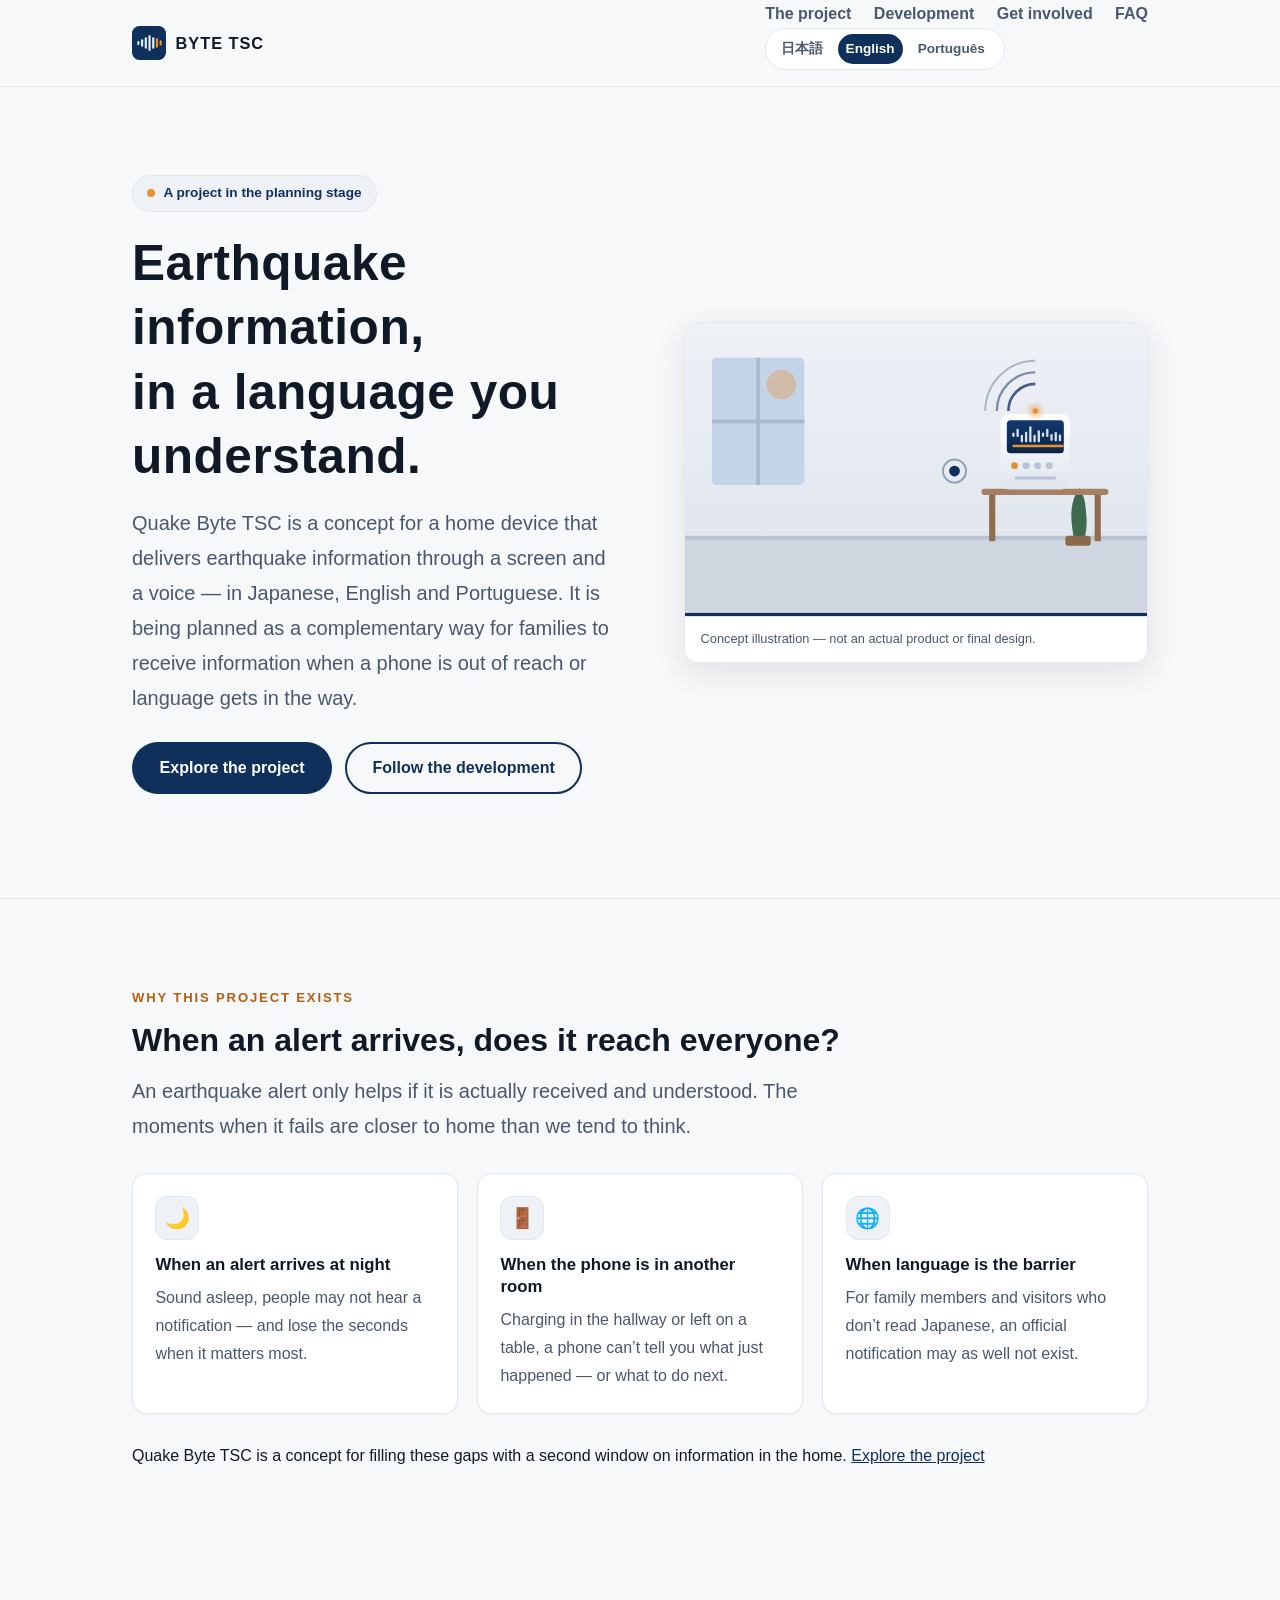
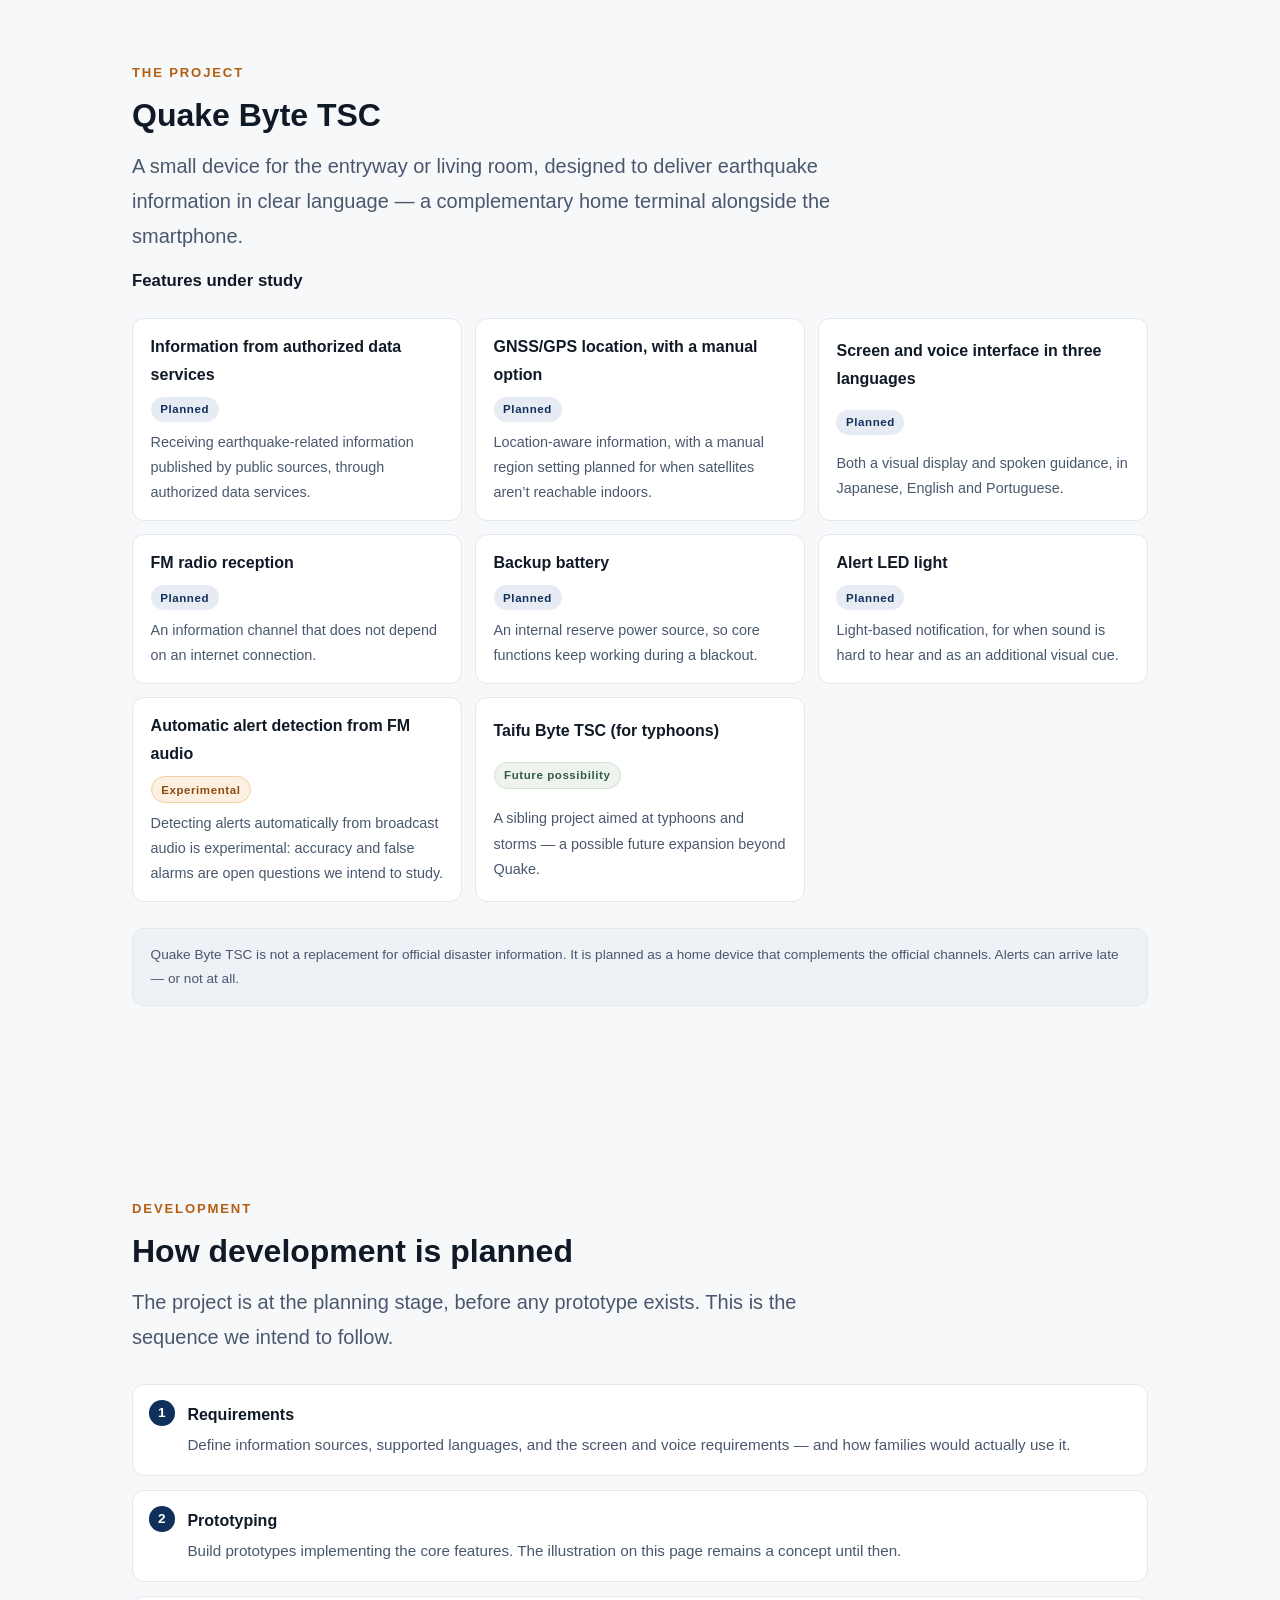
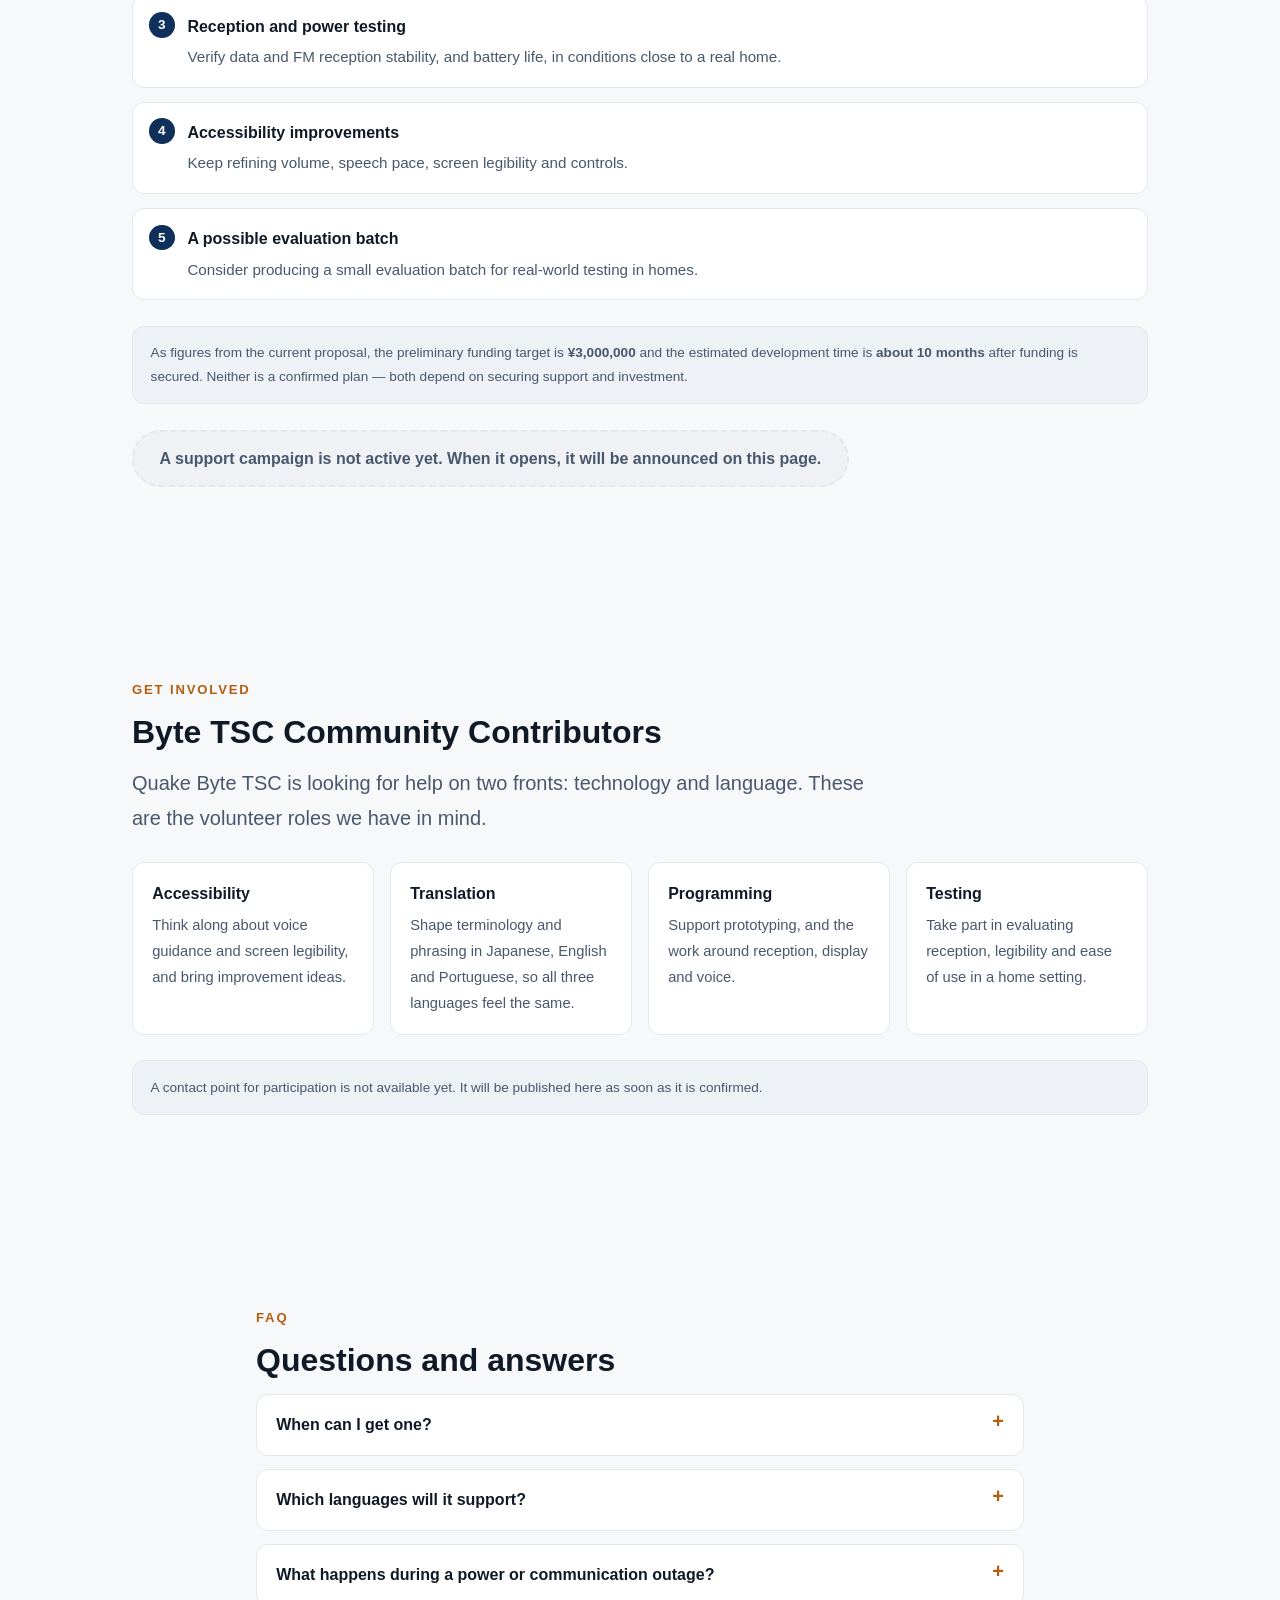
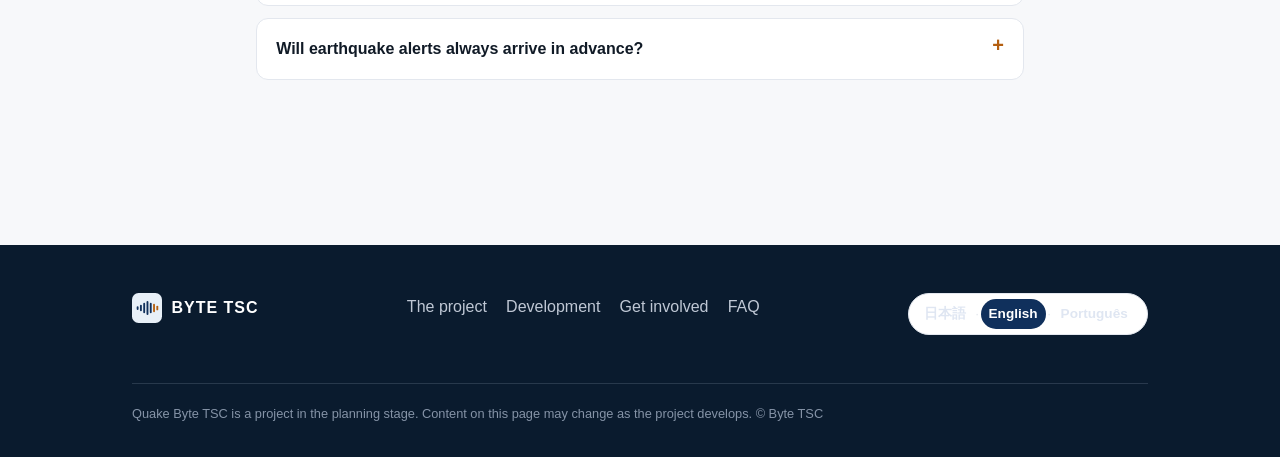
==== index.html @ 593bc24e "feat: add multilingual Byte TSC institutional landing page" ====
<!DOCTYPE html>
<html lang="ja" data-root-page="true" data-alt-ja="/" data-alt-en="/en/" data-alt-pt="/pt/">
<head>
  <meta charset="utf-8">
  <meta name="viewport" content="width=device-width, initial-scale=1">

  <title>Quake Byte TSC — 地震の情報を、わかる言葉で。 | Byte TSC</title>
  <!-- DEPLOY-METADATA: generated only after confirmed deployment URL -->
  <meta name="description" content="Quake Byte TSC は、地震の情報を画面と音声で伝える家庭向け端末の構想です。日本語・英語・ポルトガル語に対応し、家族みんなに情報を届ける補完的な手段を目指します。">


  <link rel="alternate" hreflang="ja" href="/">
  <link rel="alternate" hreflang="en" href="/en/">
  <link rel="alternate" hreflang="pt" href="/pt/">
  <link rel="alternate" hreflang="x-default" href="/">

  <meta property="og:type" content="website">
  <meta property="og:site_name" content="Byte TSC">
  <meta property="og:title" content="Quake Byte TSC — 地震の情報を、わかる言葉で。">
  <meta property="og:description" content="地震の情報を画面と音声で伝える家庭向け端末の構想。日本語・英語・ポルトガル語に対応。Byte TSC の最初のプロジェクト。">
  <meta property="og:image:width" content="1200">
  <meta property="og:image:height" content="630">
  <meta property="og:image:alt" content="Quake Byte TSC の概念イメージ（デバイスのイラストとBYTE TSCのロゴ）">
  <meta property="og:locale" content="ja_JP">
  <meta property="og:locale:alternate" content="en_US">
  <meta property="og:locale:alternate" content="pt_BR">
  <meta name="twitter:card" content="summary_large_image">

  <meta name="theme-color" content="#10305c">
  <link rel="icon" href="/assets/favicon.svg" type="image/svg+xml">
  <link rel="icon" href="/assets/favicon-32.png" type="image/png" sizes="32x32">
  <link rel="icon" href="/assets/favicon-16.png" type="image/png" sizes="16x16">
  <link rel="apple-touch-icon" href="/assets/apple-touch-icon.png">
  <link rel="manifest" href="/site.webmanifest">

  <link rel="stylesheet" href="/assets/css/style.css">
  <script src="/assets/js/lang.js" defer></script>
</head>
<body>
  <a class="skip-link" href="#main">メインコンテンツへスキップ</a>

  <header class="site-header">
    <div class="wrap">
      <a class="brand" href="/" aria-label="Byte TSC ホーム">
        <img src="/assets/brand/symbol.svg" alt="" width="34" height="34">
        <span>BYTE TSC</span>
      </a>
      <button class="menu-toggle" type="button" aria-controls="site-nav" aria-expanded="false">メニュー</button>
      <nav class="site-nav" id="site-nav" aria-label="サイト内ナビゲーション">
        <ul>
          <li><a href="#project">プロジェクト</a></li>
          <li><a href="#development">開発</a></li>
          <li><a href="#participate">参加する</a></li>
          <li><a href="#faq">よくある質問</a></li>
        </ul>
        <p class="lang-switch" data-lang-switch aria-label="言語の選択">
          <a data-lang="ja" href="/">日本語</a>
          <span class="sep" aria-hidden="true">·</span>
          <a data-lang="en" href="/en/">English</a>
          <span class="sep" aria-hidden="true">·</span>
          <a data-lang="pt" href="/pt/">Português</a>
        </p>
      </nav>
    </div>
  </header>

  <main id="main">

    <section class="hero" aria-labelledby="hero-title">
      <div class="wrap hero-grid">
        <div>
          <p class="badge">構想段階のプロジェクト（計画中）</p>
          <h1 id="hero-title">地震の情報を、<br>わかる言葉で。</h1>
          <p class="lede">Quake Byte TSC（クエイク・バイト・ティー・エス・シー）は、地震に関する情報を画面と音声で伝える家庭向け端末の構想です。日本語・英語・ポルトガル語の3言語に対応し、スマートフォンが手元にないときや、言葉の壁があるときにも、家族全員に情報を届ける補完的な手段を目指しています。</p>
          <p class="btn-row">
            <a class="btn btn-primary" href="#project">プロジェクトを見る</a>
            <a class="btn btn-ghost" href="#development">開発の状況を見る</a>
          </p>
        </div>
        <figure class="hero-figure">
          <img src="/assets/img/hero-device.svg"
               alt="Quake Byte TSC の家庭内での利用イメージ。棚の上に置かれた小さな端末が画面と音声で地震の情報を伝える様子（構想段階のイラスト）。"
               width="1200" height="760" fetchpriority="high">
          <figcaption>概念イラストです。実際の製品・仕様ではありません。</figcaption>
        </figure>
      </div>
    </section>

    <section class="section" id="situations" aria-labelledby="situations-title">
      <div class="wrap">
        <div class="section-head">
          <p class="eyebrow">なぜ、この構想があるのか</p>
          <h2 id="situations-title">もしもの夜に、情報は届いていますか？</h2>
          <p class="lede">緊急地震速報は、受け取ってこそ役に立ちます。でも、受け取れない場面は、思っているよりずっと身近にあります。</p>
        </div>
        <div class="card-grid">
          <div class="card">
            <div class="card-icon" aria-hidden="true">🌙</div>
            <h3>深夜、速報が鳴ったとき</h3>
            <p>寝ている時間に音声が聞こえず、何が起き、何をすべきか、その場で判断できないことがあります。</p>
          </div>
          <div class="card">
            <div class="card-icon" aria-hidden="true">🚪</div>
            <h3>スマートフォンが別の部屋にあるとき</h3>
            <p>充電中や別室に置いたままでは、通知に気づいても、その場ですぐ確認できません。</p>
          </div>
          <div class="card">
            <div class="card-icon" aria-hidden="true">🌐</div>
            <h3>言葉の壁があるとき</h3>
            <p>外国出身の家族や来客にとって、日本語の通知は読み取りにくく、大切な情報が届かないことがあります。</p>
          </div>
        </div>
        <p style="margin-top:1.8rem">
          Quake Byte TSC は、こうしたすき間を埋める、家庭にもう一台の「情報の窓」をつくる構想です。
          <a href="#project">プロジェクトを見る</a>
        </p>
      </div>
    </section>

    <section class="section" id="project" aria-labelledby="project-title">
      <div class="wrap">
        <div class="section-head">
          <p class="eyebrow">プロジェクト紹介</p>
          <h2 id="project-title">Quake Byte TSC</h2>
          <p class="lede">玄関やリビングに置ける小さな端末が、地震の情報をわかりやすい言葉で伝えます。スマートフォンと並んで存在する、家庭向けの補完的な情報端末の構想です。</p>
        </div>

        <h3>検討している機能</h3>
        <ul class="feature-list">
          <li>
            <span class="fl-label">公的なデータ配信サービスからの情報受信</span>
            <span class="tag tag-plan">計画中</span>
            <span class="fl-desc">行政などが公開する地震関連の情報を、許可されたサービス経由で受信することを計画しています。</span>
          </li>
          <li>
            <span class="fl-label">GNSS/GPS による位置情報（手動設定にも対応予定）</span>
            <span class="tag tag-plan">計画中</span>
            <span class="fl-desc">位置に応じた情報の表示を計画しています。屋内で電波が届かない場合に備え、手動での地域設定も検討しています。</span>
          </li>
          <li>
            <span class="fl-label">画面と音声のインターフェース（日本語・英語・ポルトガル語）</span>
            <span class="tag tag-plan">計画中</span>
            <span class="fl-desc">目で見る表示と、耳で聞く音声案内の両方を、3言語で提供することを計画しています。</span>
          </li>
          <li>
            <span class="fl-label">FMラジオの受信</span>
            <span class="tag tag-plan">計画中</span>
            <span class="fl-desc">インターネット回線に依存しない情報の入り口として、FM放送の受信を計画しています。</span>
          </li>
          <li>
            <span class="fl-label">予備バッテリー</span>
            <span class="tag tag-plan">計画中</span>
            <span class="fl-desc">停電時にも基本の機能が動くよう、内蔵の予備電源を計画しています。</span>
          </li>
          <li>
            <span class="fl-label">警報用LEDライト</span>
            <span class="tag tag-plan">計画中</span>
            <span class="fl-desc">音が聞こえにくい状況や、視覚への訴えかけとして、光による通知を計画しています。</span>
          </li>
          <li>
            <span class="fl-label">FMの音声からの自動的な警報検出</span>
            <span class="tag tag-exp">実験的な検討</span>
            <span class="fl-desc">放送音声から警報を自動検出する仕組みは、実験的な位置づけで、精度と誤作動の課題を検証中です。</span>
          </li>
          <li>
            <span class="fl-label">Taifu Byte TSC（台風向け）</span>
            <span class="tag tag-future">将来の可能性</span>
            <span class="fl-desc">台風・暴風雨に向けた兄弟プロジェクトは、Quake の先にある将来の可能性として構想しています。</span>
          </li>
        </ul>

        <p class="footnote"> Quake Byte TSC は、公式の防災情報を置き換えるものではなく、公式チャンネルを補完する家庭向けの道具として構想されています。警報は状況によって遅れたり、届かなかったりすることがあります。</p>
      </div>
    </section>

    <section class="section" id="development" aria-labelledby="development-title">
      <div class="wrap">
        <div class="section-head">
          <p class="eyebrow">開発</p>
          <h2 id="development-title">開発の進め方（構想）</h2>
          <p class="lede">プロジェクトは現在、要件の整理から始まる準備段階にあります。進め方として、次の流れを想定しています。</p>
        </div>

        <ol class="steps">
          <li>
            <strong>要件の確定</strong>
            <p>情報源、対応言語、表示と音声の要件を整理し、家庭での使われ方を定義します。</p>
          </li>
          <li>
            <strong>試作（プロトタイプ）</strong>
            <p>主要な機能を実装した試作機を製作します。このページのイメージは、この時点でも概念イラストです。</p>
          </li>
          <li>
            <strong>受信と電源の評価試験</strong>
            <p>データ受信とFM受信の安定性、バッテリー持続時間を家庭環境に近い条件で検証します。</p>
          </li>
          <li>
            <strong>アクセシビリティの改善</strong>
            <p>音量、音声の速さ、画面の見やすさ、操作方法を、継続的に改善します。</p>
          </li>
          <li>
            <strong>評価用ロットの検討</strong>
            <p>家庭での実際の評価に向けて、小規模な評価用ロットの製造を検討します。</p>
          </li>
        </ol>

        <p class="footnote">
          提案段階の数値として、初期の資金目標は <strong>¥3,000,000</strong>（予備的な目安）、調達後の開発期間は <strong>約10ヶ月</strong> と見積もっています。
          いずれも確定した計画ではなく、実施には支援や出資が必要です。
        </p>

        <!-- TODO(公開前確認): 支援キャンペーンが開始し、URLが確定したら、下の注記を公式支援ページへのボタンに置き換えてください。
             例: <a class="btn btn-primary" href="https://…">プロジェクトを支援する</a>
        -->
        <p style="margin-top:1.6rem">
          <span class="btn-disabled-note">支援キャンペーンは現在準備中です。開始が決まり次第、このページでお知らせします。</span>
        </p>
      </div>
    </section>

    <section class="section" id="participate" aria-labelledby="participate-title">
      <div class="wrap">
        <div class="section-head">
          <p class="eyebrow">参加する</p>
          <h2 id="participate-title">Byte TSC Community Contributors</h2>
          <p class="lede">Quake Byte TSC は、技術と言葉の両面で、コミュニティの力を求めています。次の形態で、ボランティアとして参加できます。</p>
        </div>

        <div class="roles">
          <div class="role">
            <strong>アクセシビリティ</strong>
            <p>音声案内の分かりやすさや、画面の見やすさを一緒に考え、改善案を持ち寄ります。</p>
          </div>
          <div class="role">
            <strong>翻訳</strong>
            <p>日本語・英語・ポルトガル語の用語や表現を整え、3言語で同じ体験を届えます。</p>
          </div>
          <div class="role">
            <strong>プログラミング</strong>
            <p>試作に向けた実装や、受信・表示・音声まわりの検証を支えます。</p>
          </div>
          <div class="role">
            <strong>テスト</strong>
            <p>家庭での受信、視認性、操作しやすさの評価に参加します。</p>
          </div>
        </div>

        <!-- TODO(公開前確認): 参加登録・問い合わせ先（フォームやメール）が決まったら、下の注記を実際のリンクに置き換えてください。
             例: <a class="btn btn-primary" href="https://…">参加登録へ</a>
        -->
        <p class="footnote">参加方法についてのお問い合わせ先は、現在準備中です。正式な窓口が決まり次第、このページに掲載します。</p>
      </div>
    </section>

    <section class="section" id="faq" aria-labelledby="faq-title">
      <div class="wrap faq">
        <div class="section-head">
          <p class="eyebrow">よくある質問</p>
          <h2 id="faq-title">質問と答え</h2>
        </div>

        <details>
          <summary>いつ入手できますか？</summary>
          <div class="faq-body">
            <p>Quake Byte TSC は構想段階のプロジェクトで、現時点で販売の予定日はありません。進め方の流れは「<a href="#development">開発</a>」セクションで順次公開します。</p>
          </div>
        </details>

        <details>
          <summary>どの言語に対応しますか？</summary>
          <div class="faq-body">
            <p>日本語・英語・ポルトガル語（ブラジル）の3言語を、画面と音声の両方で計画しています。今後の対応言語の追加も、可能性として検討します。</p>
          </div>
        </details>

        <details>
          <summary>停電や通信障害が起きたときは、どうなりますか？</summary>
          <div class="faq-body">
            <p>予備バッテリーとFMラジオの受信を計画しているため、一部の機能は電源やインターネット通信が失われた状況でも動作することを目指しています。ただし、受信できる情報の種類や範囲は、状況によって制限されます。</p>
          </div>
        </details>

        <details>
          <summary>緊急地震速報は、必ず事前に届きますか？</summary>
          <div class="faq-body">
            <p>いいえ。警報は配信の状況によっては遅れたり、届かなかったりします。Quake Byte TSC は、行政や気象機関などの公式な情報を置き換えるものではなく、公式チャンネルを補完する家庭向けの道具として構想されています。避難や行動の判断は、必ず公式の情報を確認してください。</p>
          </div>
        </details>
      </div>
    </section>

  </main>

  <footer class="site-footer">
    <div class="wrap">
      <p class="footer-brand">
        <img src="/assets/brand/symbol-dark.svg" alt="" width="30" height="30">
        <span>BYTE TSC</span>
      </p>
      <ul class="footer-nav" aria-label="フッターナビゲーション">
        <li><a href="#project">プロジェクト</a></li>
        <li><a href="#development">開発</a></li>
        <li><a href="#participate">参加する</a></li>
        <li><a href="#faq">よくある質問</a></li>
      </ul>
      <p class="lang-switch" data-lang-switch aria-label="言語の選択">
        <a data-lang="ja" href="/">日本語</a>
        <span class="sep" aria-hidden="true">·</span>
        <a data-lang="en" href="/en/">English</a>
        <span class="sep" aria-hidden="true">·</span>
        <a data-lang="pt" href="/pt/">Português</a>
      </p>
      <div class="footer-legal">
        <p>Quake Byte TSC は構想段階のプロジェクトです。本ページの内容は今後変更される場合があります。&copy; Byte TSC</p>
      </div>
    </div>
  </footer>
</body>
</html>
---- assets/css/style.css ----
/* ============================================================
   Byte TSC — Quake Byte TSC landing page
   Static site. No build step required for the page itself;
   raster assets are regenerated with scripts/make_raster_assets.py
   ============================================================ */

:root {
  --navy: #10305c;
  --navy-deep: #0a1b2e;
  --navy-soft: #12386e;
  --ink: #101a26;
  --muted: #49586d;
  --paper: #f7f8fa;
  --line: #e3e7ee;
  --card: #ffffff;
  --amber: #e8912d;
  --amber-deep: #b45f10; /* accessible on light bg */
  --focus: #b45f10;
  --radius: 14px;
  --shadow: 0 10px 30px rgba(16, 26, 38, 0.1);
  --font-jp: "Hiragino Sans", "Hiragino Kaku Gothic ProN", "Yu Gothic UI", "Yu Gothic", "Meiryo", "Noto Sans JP", sans-serif;
  --font-latin: "Helvetica Neue", Arial, "Segoe UI", sans-serif;
  --wrap: 1080px;
}

* { box-sizing: border-box; }

html { -webkit-text-size-adjust: 100%; }

body {
  margin: 0;
  font-family: var(--font-jp);
  color: var(--ink);
  background: var(--paper);
  line-height: 1.75;
  font-size: 16px;
  overflow-x: hidden;
}

img { max-width: 100%; height: auto; display: block; }
a { color: var(--navy); }
a:hover { color: var(--navy-soft); }

/* ---------- accessibility ---------- */

:focus-visible {
  outline: 3px solid var(--focus);
  outline-offset: 2px;
  border-radius: 4px;
}

.skip-link {
  position: absolute;
  left: -10000px;
  top: 0;
  z-index: 100;
  background: var(--navy);
  color: #fff;
  padding: 0.7rem 1.2rem;
  border-radius: 0 0 var(--radius) 0;
}
.skip-link:focus { left: 0; }

.visually-hidden {
  position: absolute;
  width: 1px; height: 1px;
  margin: -1px; padding: 0;
  overflow: hidden;
  clip: rect(0 0 0 0);
  white-space: nowrap;
  border: 0;
}

@media (prefers-reduced-motion: reduce) {
  *, *::before, *::after {
    animation-duration: 0.01ms !important;
    animation-iteration-count: 1 !important;
    transition-duration: 0.01ms !important;
    scroll-behavior: auto !important;
  }
}

/* ---------- layout helpers ---------- */

.wrap {
  max-width: var(--wrap);
  margin-inline: auto;
  padding-inline: clamp(1rem, 4vw, 2rem);
}

.section { padding-block: clamp(3rem, 7vw, 5.5rem); }

.section-head { max-width: 46rem; }

.eyebrow {
  font-size: 0.82rem;
  font-weight: 700;
  letter-spacing: 0.14em;
  text-transform: uppercase;
  color: var(--amber-deep);
  margin: 0 0 0.6rem;
}

h1, h2, h3 { line-height: 1.3; color: var(--ink); font-weight: 700; }
h2 { font-size: clamp(1.45rem, 3vw, 2rem); margin: 0 0 0.8rem; }
h3 { font-size: 1.05rem; margin: 0 0 0.5rem; }

p { margin: 0 0 1rem; }
.lede { font-size: clamp(1.05rem, 2vw, 1.25rem); color: var(--muted); }

code { font-family: ui-monospace, "SF Mono", Menlo, Consolas, monospace; font-size: 0.9em; }

/* ---------- buttons & CTAs ---------- */

.btn {
  display: inline-block;
  padding: 0.8rem 1.6rem;
  border-radius: 999px;
  font-weight: 700;
  text-decoration: none;
  border: 2px solid transparent;
  cursor: pointer;
  font-size: 1rem;
  line-height: 1.4;
  font-family: inherit;
}
.btn-primary {
  background: var(--navy);
  color: #fff;
}
.btn-primary:hover { background: var(--navy-soft); color: #fff; }
.btn-ghost {
  background: transparent;
  color: var(--navy);
  border-color: var(--navy);
}
.btn-ghost:hover { background: rgba(16, 48, 92, 0.08); }
.btn-row { display: flex; flex-wrap: wrap; gap: 0.8rem; margin-top: 1.6rem; }

.btn-disabled-note {
  display: inline-block;
  padding: 0.8rem 1.6rem;
  border-radius: 999px;
  border: 2px dashed var(--line);
  color: var(--muted);
  background: rgba(227, 231, 238, 0.4);
  font-weight: 600;
}

/* ---------- header ---------- */

.site-header {
  position: sticky;
  top: 0;
  z-index: 50;
  background: rgba(247, 248, 250, 0.92);
  backdrop-filter: saturate(1.2) blur(8px);
  border-bottom: 1px solid var(--line);
}
.site-header .wrap {
  display: flex;
  align-items: center;
  gap: 1.25rem;
  min-height: 64px;
}

.brand {
  display: inline-flex;
  align-items: center;
  gap: 0.6rem;
  text-decoration: none;
  color: var(--ink);
  font-weight: 800;
  letter-spacing: 0.06em;
  font-family: var(--font-latin);
  font-size: 1.02rem;
  white-space: nowrap;
}
.brand img { width: 34px; height: 34px; }
.brand:hover { color: var(--ink); }

.site-nav { margin-left: auto; }
.site-nav ul {
  display: flex;
  gap: 1.4rem;
  list-style: none;
  margin: 0;
  padding: 0;
}
.site-nav a {
  text-decoration: none;
  color: var(--muted);
  font-weight: 600;
  padding-block: 0.4rem;
}
.site-nav a:hover, .site-nav a:focus-visible { color: var(--navy); }

.menu-toggle {
  display: none;
  background: var(--navy);
  color: #fff;
  border: 0;
  border-radius: 10px;
  padding: 0.55rem 1rem;
  font: inherit;
  font-weight: 700;
  cursor: pointer;
  margin-left: auto;
}

/* language switcher */
.lang-switch {
  display: inline-flex;
  align-items: center;
  gap: 0.1rem;
  padding: 0.3rem 0.7rem 0.3rem 0.4rem;
  border: 1px solid var(--line);
  border-radius: 999px;
  background: #fff;
  font-family: var(--font-latin);
  font-size: 0.85rem;
}
.lang-switch a {
  text-decoration: none;
  color: var(--muted);
  padding: 0.2rem 0.5rem;
  border-radius: 999px;
  font-weight: 600;
}
.lang-switch a:hover { color: var(--navy); }
.lang-switch a[aria-current="true"] {
  background: var(--navy);
  color: #fff;
}
.lang-switch .sep { color: var(--line); user-select: none; }

/* ---------- hero ---------- */

.hero { border-bottom: 1px solid var(--line); }
.hero-grid {
  display: grid;
  grid-template-columns: 1.05fr 1fr;
  gap: clamp(2rem, 5vw, 4rem);
  align-items: center;
  padding-block: clamp(3rem, 7vw, 5.5rem);
}

.hero h1 {
  font-size: clamp(1.9rem, 5vw, 3.1rem);
  margin: 0 0 1.1rem;
  letter-spacing: 0.01em;
}

.badge {
  display: inline-flex;
  align-items: center;
  gap: 0.5rem;
  background: #eef1f6;
  border: 1px solid var(--line);
  color: var(--navy);
  font-size: 0.85rem;
  font-weight: 700;
  padding: 0.35rem 0.9rem;
  border-radius: 999px;
  margin-bottom: 1.2rem;
}
.badge::before {
  content: "";
  width: 8px; height: 8px;
  border-radius: 50%;
  background: var(--amber);
}

.hero-figure {
  margin: 0;
  background: linear-gradient(180deg, #eef1f6, #e2e7ef);
  border: 1px solid var(--line);
  border-radius: var(--radius);
  overflow: hidden;
  box-shadow: var(--shadow);
}
.hero-figure img { width: 100%; }
.hero-figure figcaption {
  font-size: 0.8rem;
  color: var(--muted);
  padding: 0.7rem 1rem;
  border-top: 1px solid var(--line);
  background: #fff;
}

/* ---------- cards ---------- */

.card-grid {
  display: grid;
  grid-template-columns: repeat(auto-fit, minmax(230px, 1fr));
  gap: 1.2rem;
  margin-top: 1.8rem;
}
.card {
  background: var(--card);
  border: 1px solid var(--line);
  border-radius: var(--radius);
  padding: 1.4rem;
  box-shadow: 0 1px 2px rgba(16, 26, 38, 0.04);
}
.card p { color: var(--muted); margin: 0; }
.card .card-icon {
  width: 44px; height: 44px;
  border-radius: 12px;
  background: #eef1f6;
  border: 1px solid var(--line);
  display: grid;
  place-items: center;
  margin-bottom: 0.9rem;
  font-size: 1.25rem;
}

/* feature list */
.feature-list {
  list-style: none;
  margin: 1.6rem 0 0;
  padding: 0;
  display: grid;
  grid-template-columns: repeat(auto-fit, minmax(250px, 1fr));
  gap: 0.8rem;
}
.feature-list li {
  background: #fff;
  border: 1px solid var(--line);
  border-radius: 12px;
  padding: 0.9rem 1.1rem;
  display: flex;
  flex-wrap: wrap;
  gap: 0.5rem;
  align-items: center;
}
.feature-list .fl-label {
  font-weight: 700;
  display: block;
  width: 100%;
}
.feature-list .fl-desc { color: var(--muted); font-size: 0.9rem; width: 100%; }
.tag {
  font-size: 0.72rem;
  font-weight: 700;
  letter-spacing: 0.05em;
  padding: 0.15rem 0.6rem;
  border-radius: 999px;
  white-space: nowrap;
}
.tag-plan { background: #e7ecf4; color: var(--navy); }
.tag-exp {
  background: #fdf0e0;
  color: #8a4b12;
  border: 1px solid #f2cfa4;
}
.tag-future {
  background: #eef3ee;
  color: #2f5d3f;
  border: 1px solid #cfe3d3;
}

/* ---------- roadmap / steps ---------- */

.steps {
  list-style: none;
  counter-reset: step;
  margin: 1.8rem 0 0;
  padding: 0;
  display: grid;
  gap: 0.9rem;
}
.steps li {
  counter-increment: step;
  background: #fff;
  border: 1px solid var(--line);
  border-radius: 12px;
  padding: 1rem 1.2rem 1rem 3.4rem;
  position: relative;
}
.steps li::before {
  content: counter(step);
  position: absolute;
  left: 1rem;
  top: 0.95rem;
  width: 1.6rem; height: 1.6rem;
  border-radius: 50%;
  background: var(--navy);
  color: #fff;
  display: grid;
  place-items: center;
  font-size: 0.85rem;
  font-weight: 700;
  font-family: var(--font-latin);
}
.steps p { margin: 0.2rem 0 0; color: var(--muted); font-size: 0.95rem; }

.footnote {
  font-size: 0.85rem;
  color: var(--muted);
  background: #eef1f6;
  border: 1px solid var(--line);
  border-radius: 12px;
  padding: 0.9rem 1.1rem;
  margin-top: 1.6rem;
}

/* ---------- FAQ ---------- */

.faq { max-width: 52rem; }
.faq details {
  background: #fff;
  border: 1px solid var(--line);
  border-radius: 12px;
  padding: 0;
  margin-bottom: 0.8rem;
}
.faq summary {
  cursor: pointer;
  padding: 1rem 1.2rem;
  font-weight: 700;
  list-style: none;
  display: flex;
  justify-content: space-between;
  gap: 1rem;
}
.faq summary::-webkit-details-marker { display: none; }
.faq summary::after {
  content: "+";
  font-size: 1.25rem;
  color: var(--amber-deep);
  line-height: 1;
}
.faq details[open] summary::after { content: "–"; }
.faq .faq-body {
  padding: 0 1.2rem 1.1rem;
  color: var(--muted);
}
.faq .faq-body p:last-child { margin-bottom: 0; }

/* ---------- participate ---------- */

.roles {
  display: grid;
  grid-template-columns: repeat(auto-fit, minmax(200px, 1fr));
  gap: 1rem;
  margin-top: 1.6rem;
}
.role {
  background: #fff;
  border: 1px solid var(--line);
  border-radius: 12px;
  padding: 1.1rem 1.2rem;
}
.role strong { display: block; margin-bottom: 0.3rem; }
.role p { margin: 0; color: var(--muted); font-size: 0.92rem; }

/* ---------- footer ---------- */

.site-footer {
  background: var(--navy-deep);
  color: #b9c6da;
  padding: 3rem 0 2rem;
  margin-top: 4rem;
}
.site-footer a { color: #dfe6f2; }
.site-footer .wrap {
  display: flex;
  flex-wrap: wrap;
  gap: 2rem;
  align-items: flex-start;
  justify-content: space-between;
}
.footer-brand {
  display: flex;
  align-items: center;
  gap: 0.6rem;
  color: #fff;
  font-weight: 800;
  font-family: var(--font-latin);
  letter-spacing: 0.06em;
}
.footer-brand img { width: 30px; height: 30px; }
.footer-nav { list-style: none; display: flex; flex-wrap: wrap; gap: 1.2rem; padding: 0; margin: 0; }
.footer-nav a { text-decoration: none; opacity: 0.85; }
.footer-nav a:hover { opacity: 1; }
.footer-legal {
  flex-basis: 100%;
  font-size: 0.8rem;
  opacity: 0.7;
  border-top: 1px solid rgba(185, 198, 218, 0.25);
  padding-top: 1.2rem;
}
.footer-legal p { margin: 0; }

/* ---------- responsive ---------- */

@media (max-width: 900px) {
  .hero-grid { grid-template-columns: 1fr; }
  .hero-figure { order: -1; }
}

@media (max-width: 760px) {
  .menu-toggle { display: block; }
  .site-header .wrap { flex-wrap: wrap; padding-block: 0.6rem; }

  /* JS closes the panel by adding body.nav-closed; without JS it stays open */
  body.nav-closed .site-nav {
    display: none;
  }
  .site-nav {
    flex-basis: 100%;
    padding-block: 0.4rem 0.8rem;
  }
  .site-nav ul { flex-direction: column; gap: 0.4rem; }
  .site-nav a { display: block; padding-block: 0.5rem; }
  .lang-switch { margin-top: 0.6rem; }
}

@media (min-width: 761px) {
  .site-header .wrap { flex-wrap: nowrap; }
}
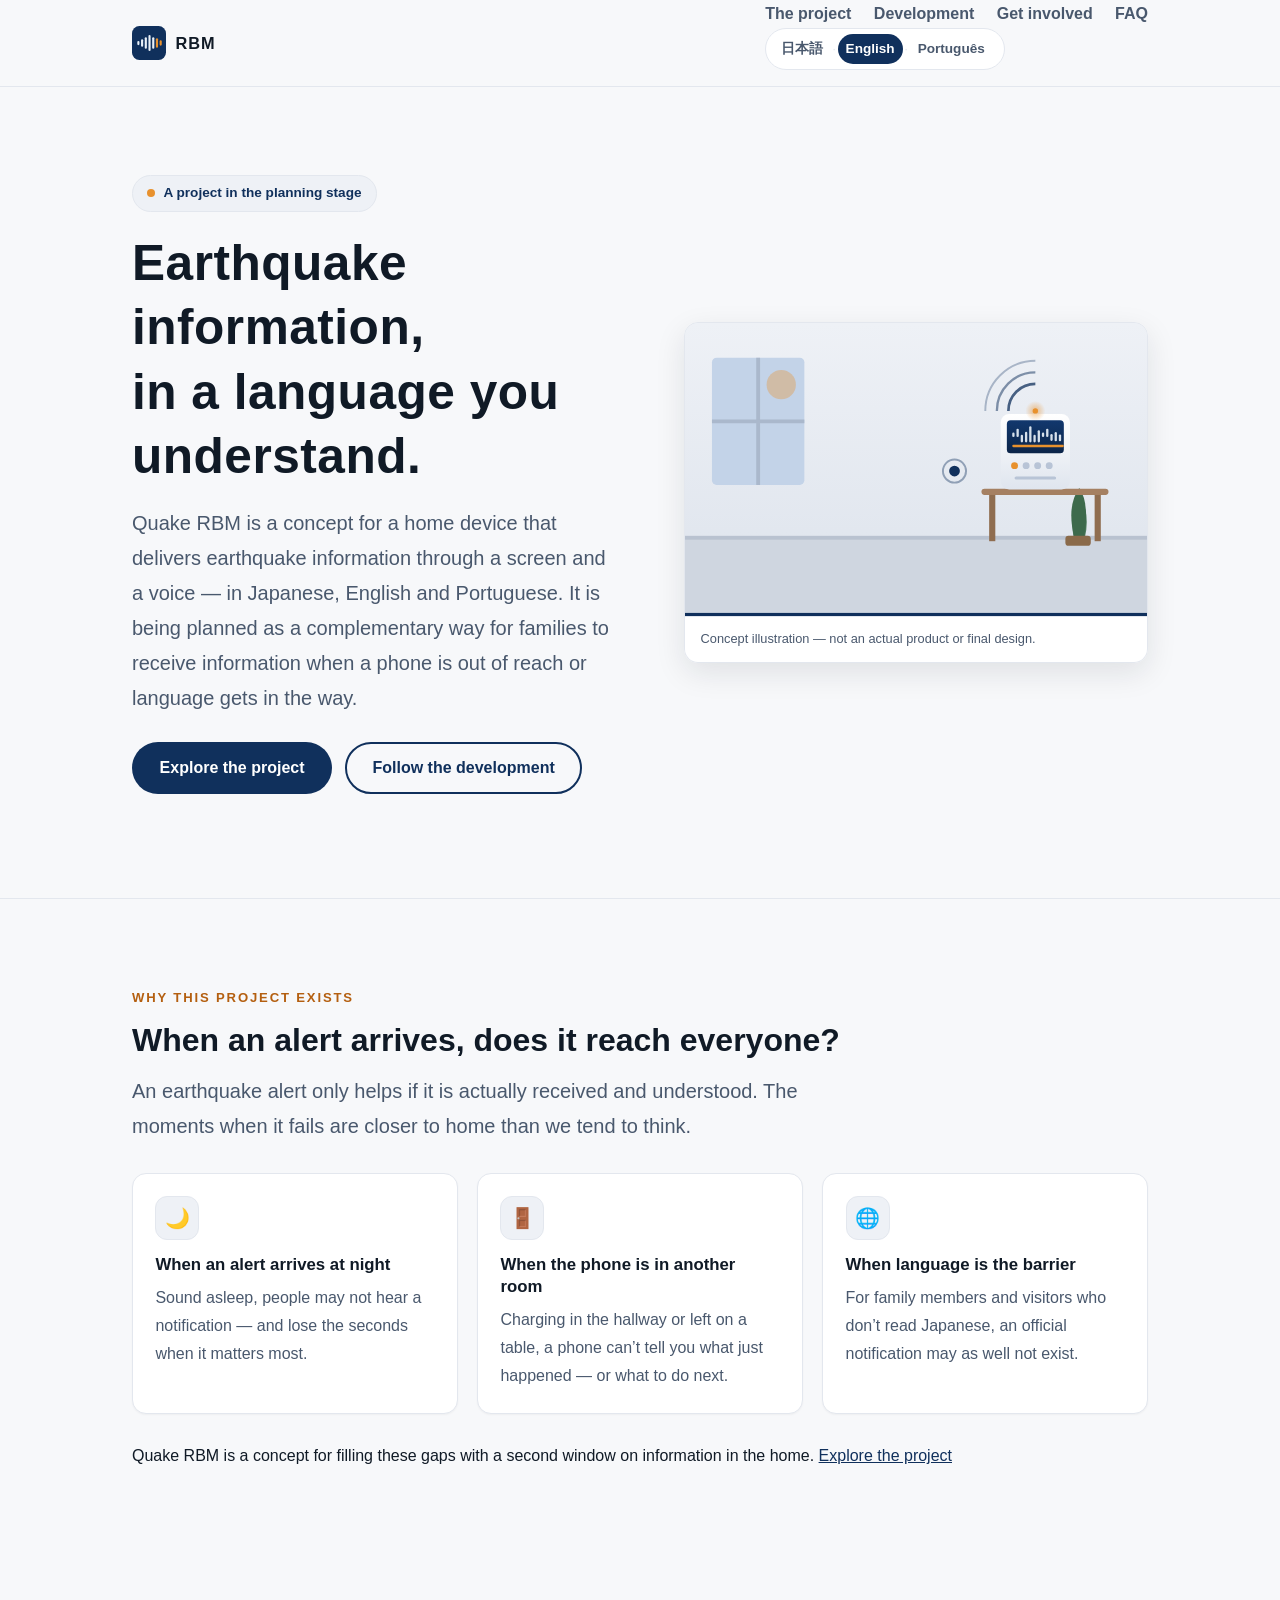
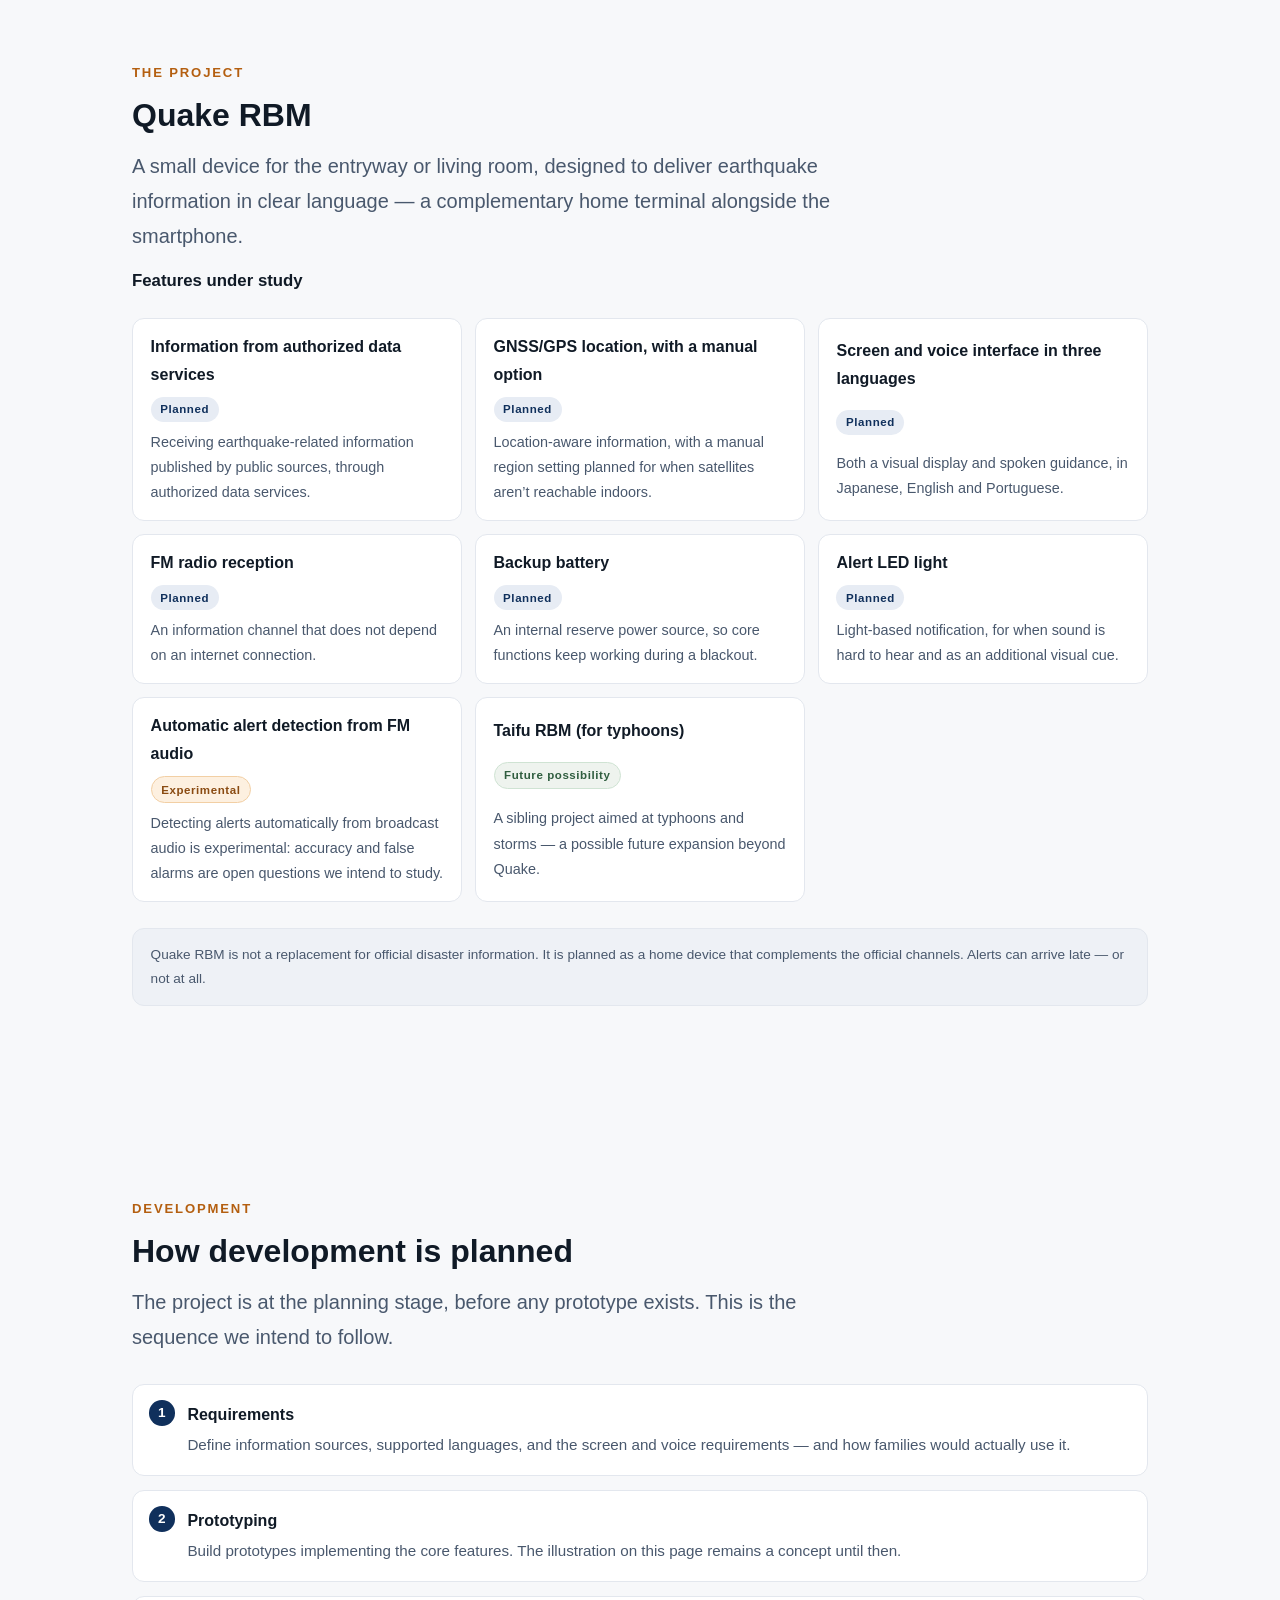
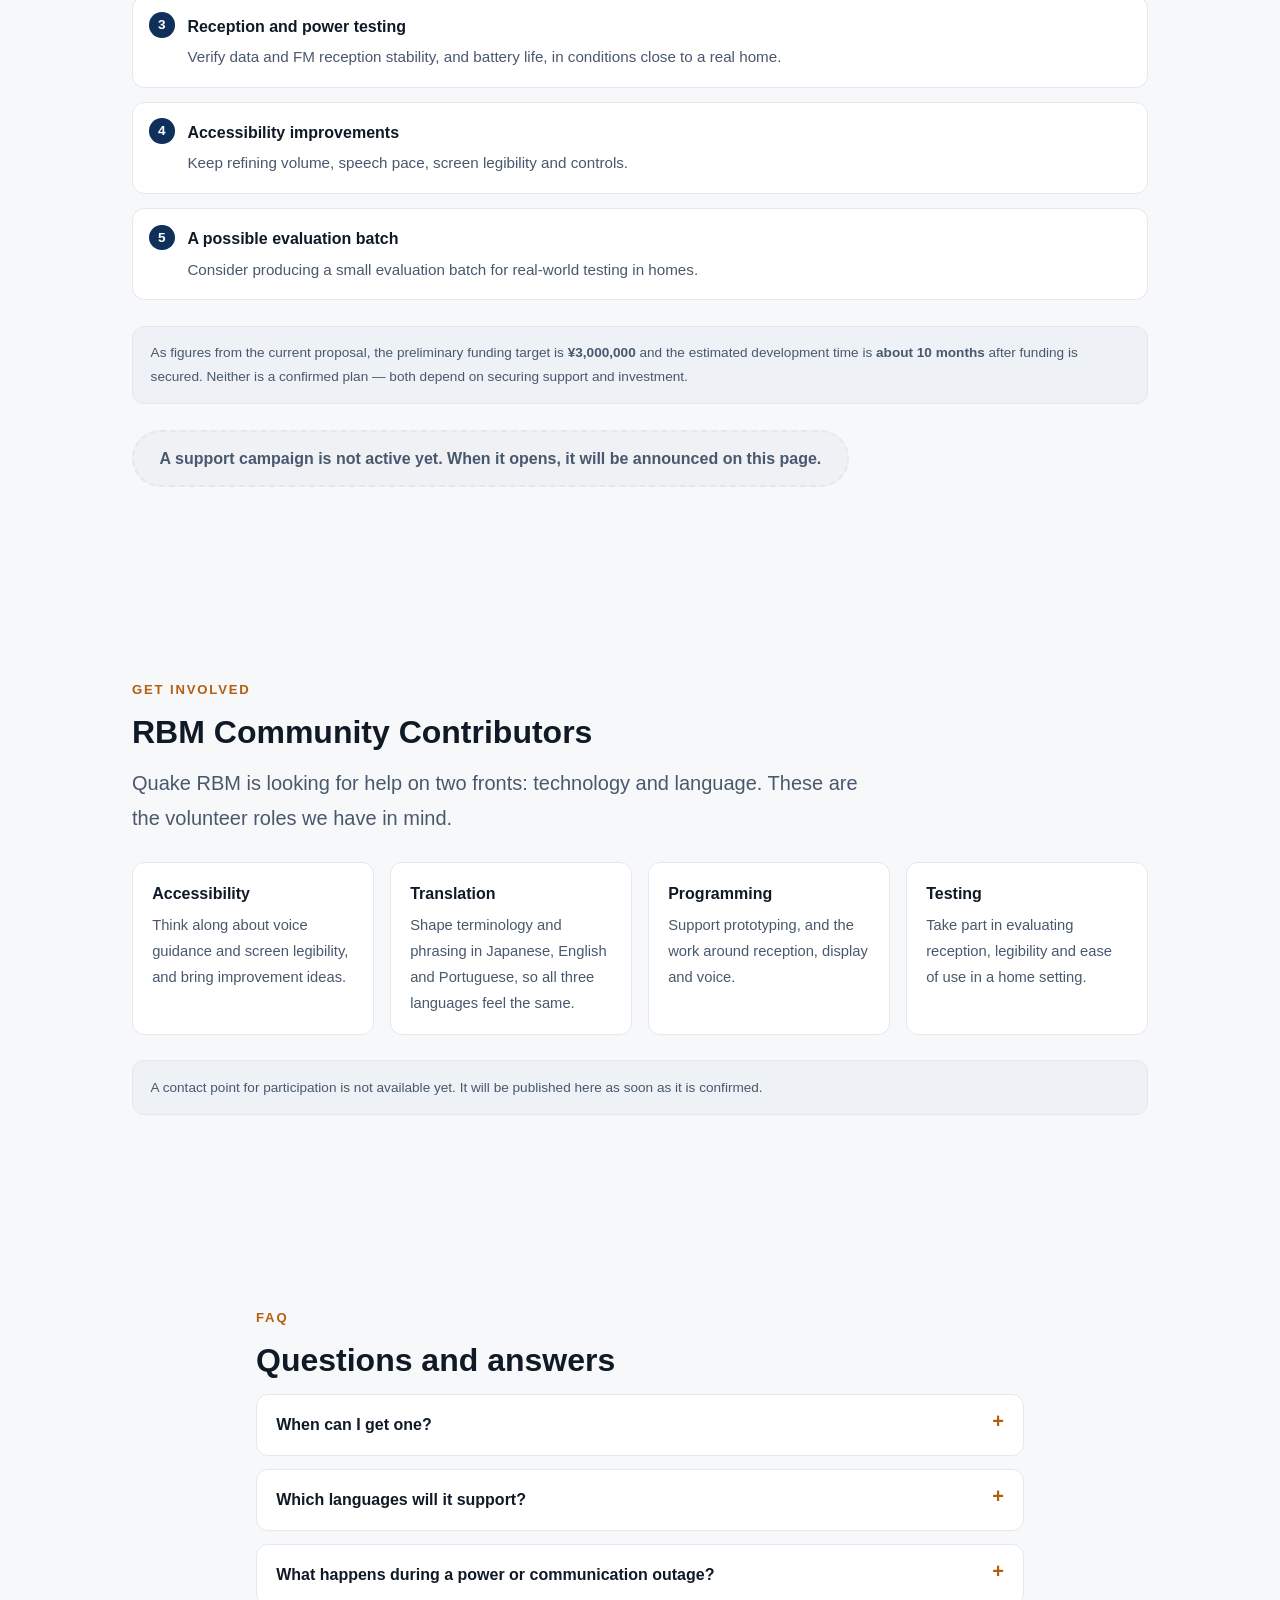
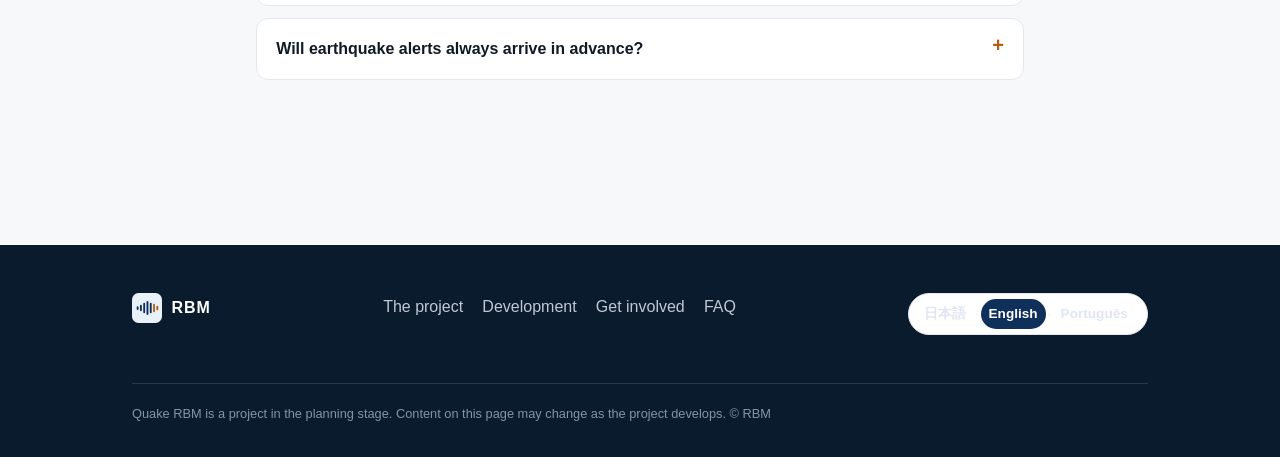
==== commit 1c0794e9: "feat: rebrand site to RBM and configure financeself.jp" ====
--- a/index.html
+++ b/index.html
@@ -4,23 +4,28 @@
   <meta charset="utf-8">
   <meta name="viewport" content="width=device-width, initial-scale=1">
 
-  <title>Quake Byte TSC — 地震の情報を、わかる言葉で。 | Byte TSC</title>
+  <title>Quake RBM — 地震の情報を、わかる言葉で。 | RBM</title>
   <!-- DEPLOY-METADATA: generated only after confirmed deployment URL -->
-  <meta name="description" content="Quake Byte TSC は、地震の情報を画面と音声で伝える家庭向け端末の構想です。日本語・英語・ポルトガル語に対応し、家族みんなに情報を届ける補完的な手段を目指します。">
-
-
-  <link rel="alternate" hreflang="ja" href="/">
-  <link rel="alternate" hreflang="en" href="/en/">
-  <link rel="alternate" hreflang="pt" href="/pt/">
-  <link rel="alternate" hreflang="x-default" href="/">
+  <!-- DEPLOY-METADATA:START -->
+  <link rel="canonical" href="https://financeself.jp/">
+  <link rel="alternate" hreflang="ja" href="https://financeself.jp/">
+  <link rel="alternate" hreflang="en" href="https://financeself.jp/en/">
+  <link rel="alternate" hreflang="pt" href="https://financeself.jp/pt/">
+  <link rel="alternate" hreflang="x-default" href="https://financeself.jp/">
+  <meta property="og:url" content="https://financeself.jp/">
+  <meta property="og:image" content="https://financeself.jp/assets/img/og-share.png">
+  <!-- DEPLOY-METADATA:END -->
+  <meta name="description" content="Quake RBM は、地震の情報を画面と音声で伝える家庭向け端末の構想です。日本語・英語・ポルトガル語に対応し、家族みんなに情報を届ける補完的な手段を目指します。">
+
+
 
   <meta property="og:type" content="website">
-  <meta property="og:site_name" content="Byte TSC">
-  <meta property="og:title" content="Quake Byte TSC — 地震の情報を、わかる言葉で。">
-  <meta property="og:description" content="地震の情報を画面と音声で伝える家庭向け端末の構想。日本語・英語・ポルトガル語に対応。Byte TSC の最初のプロジェクト。">
+  <meta property="og:site_name" content="RBM">
+  <meta property="og:title" content="Quake RBM — 地震の情報を、わかる言葉で。">
+  <meta property="og:description" content="地震の情報を画面と音声で伝える家庭向け端末の構想。日本語・英語・ポルトガル語に対応。RBM の最初のプロジェクト。">
   <meta property="og:image:width" content="1200">
   <meta property="og:image:height" content="630">
-  <meta property="og:image:alt" content="Quake Byte TSC の概念イメージ（デバイスのイラストとBYTE TSCのロゴ）">
+  <meta property="og:image:alt" content="Quake RBM の概念イメージ（デバイスのイラストとRBMのロゴ）">
   <meta property="og:locale" content="ja_JP">
   <meta property="og:locale:alternate" content="en_US">
   <meta property="og:locale:alternate" content="pt_BR">
@@ -41,9 +46,9 @@
 
   <header class="site-header">
     <div class="wrap">
-      <a class="brand" href="/" aria-label="Byte TSC ホーム">
+      <a class="brand" href="/" aria-label="RBM ホーム">
         <img src="/assets/brand/symbol.svg" alt="" width="34" height="34">
-        <span>BYTE TSC</span>
+        <span>RBM</span>
       </a>
       <button class="menu-toggle" type="button" aria-controls="site-nav" aria-expanded="false">メニュー</button>
       <nav class="site-nav" id="site-nav" aria-label="サイト内ナビゲーション">
@@ -71,7 +76,7 @@
         <div>
           <p class="badge">構想段階のプロジェクト（計画中）</p>
           <h1 id="hero-title">地震の情報を、<br>わかる言葉で。</h1>
-          <p class="lede">Quake Byte TSC（クエイク・バイト・ティー・エス・シー）は、地震に関する情報を画面と音声で伝える家庭向け端末の構想です。日本語・英語・ポルトガル語の3言語に対応し、スマートフォンが手元にないときや、言葉の壁があるときにも、家族全員に情報を届ける補完的な手段を目指しています。</p>
+          <p class="lede">Quake RBM（クエイク・アール・ビー・エム）は、地震に関する情報を画面と音声で伝える家庭向け端末の構想です。日本語・英語・ポルトガル語の3言語に対応し、スマートフォンが手元にないときや、言葉の壁があるときにも、家族全員に情報を届ける補完的な手段を目指しています。</p>
           <p class="btn-row">
             <a class="btn btn-primary" href="#project">プロジェクトを見る</a>
             <a class="btn btn-ghost" href="#development">開発の状況を見る</a>
@@ -79,7 +84,7 @@
         </div>
         <figure class="hero-figure">
           <img src="/assets/img/hero-device.svg"
-               alt="Quake Byte TSC の家庭内での利用イメージ。棚の上に置かれた小さな端末が画面と音声で地震の情報を伝える様子（構想段階のイラスト）。"
+               alt="Quake RBM の家庭内での利用イメージ。棚の上に置かれた小さな端末が画面と音声で地震の情報を伝える様子（構想段階のイラスト）。"
                width="1200" height="760" fetchpriority="high">
           <figcaption>概念イラストです。実際の製品・仕様ではありません。</figcaption>
         </figure>
@@ -111,7 +116,7 @@
           </div>
         </div>
         <p style="margin-top:1.8rem">
-          Quake Byte TSC は、こうしたすき間を埋める、家庭にもう一台の「情報の窓」をつくる構想です。
+          Quake RBM は、こうしたすき間を埋める、家庭にもう一台の「情報の窓」をつくる構想です。
           <a href="#project">プロジェクトを見る</a>
         </p>
       </div>
@@ -121,7 +126,7 @@
       <div class="wrap">
         <div class="section-head">
           <p class="eyebrow">プロジェクト紹介</p>
-          <h2 id="project-title">Quake Byte TSC</h2>
+          <h2 id="project-title">Quake RBM</h2>
           <p class="lede">玄関やリビングに置ける小さな端末が、地震の情報をわかりやすい言葉で伝えます。スマートフォンと並んで存在する、家庭向けの補完的な情報端末の構想です。</p>
         </div>
 
@@ -163,13 +168,13 @@
             <span class="fl-desc">放送音声から警報を自動検出する仕組みは、実験的な位置づけで、精度と誤作動の課題を検証中です。</span>
           </li>
           <li>
-            <span class="fl-label">Taifu Byte TSC（台風向け）</span>
+            <span class="fl-label">Taifu RBM（台風向け）</span>
             <span class="tag tag-future">将来の可能性</span>
             <span class="fl-desc">台風・暴風雨に向けた兄弟プロジェクトは、Quake の先にある将来の可能性として構想しています。</span>
           </li>
         </ul>
 
-        <p class="footnote"> Quake Byte TSC は、公式の防災情報を置き換えるものではなく、公式チャンネルを補完する家庭向けの道具として構想されています。警報は状況によって遅れたり、届かなかったりすることがあります。</p>
+        <p class="footnote"> Quake RBM は、公式の防災情報を置き換えるものではなく、公式チャンネルを補完する家庭向けの道具として構想されています。警報は状況によって遅れたり、届かなかったりすることがあります。</p>
       </div>
     </section>
 
@@ -222,8 +227,8 @@
       <div class="wrap">
         <div class="section-head">
           <p class="eyebrow">参加する</p>
-          <h2 id="participate-title">Byte TSC Community Contributors</h2>
-          <p class="lede">Quake Byte TSC は、技術と言葉の両面で、コミュニティの力を求めています。次の形態で、ボランティアとして参加できます。</p>
+          <h2 id="participate-title">RBM Community Contributors</h2>
+          <p class="lede">Quake RBM は、技術と言葉の両面で、コミュニティの力を求めています。次の形態で、ボランティアとして参加できます。</p>
         </div>
 
         <div class="roles">
@@ -262,7 +267,7 @@
         <details>
           <summary>いつ入手できますか？</summary>
           <div class="faq-body">
-            <p>Quake Byte TSC は構想段階のプロジェクトで、現時点で販売の予定日はありません。進め方の流れは「<a href="#development">開発</a>」セクションで順次公開します。</p>
+            <p>Quake RBM は構想段階のプロジェクトで、現時点で販売の予定日はありません。進め方の流れは「<a href="#development">開発</a>」セクションで順次公開します。</p>
           </div>
         </details>
 
@@ -283,7 +288,7 @@
         <details>
           <summary>緊急地震速報は、必ず事前に届きますか？</summary>
           <div class="faq-body">
-            <p>いいえ。警報は配信の状況によっては遅れたり、届かなかったりします。Quake Byte TSC は、行政や気象機関などの公式な情報を置き換えるものではなく、公式チャンネルを補完する家庭向けの道具として構想されています。避難や行動の判断は、必ず公式の情報を確認してください。</p>
+            <p>いいえ。警報は配信の状況によっては遅れたり、届かなかったりします。Quake RBM は、行政や気象機関などの公式な情報を置き換えるものではなく、公式チャンネルを補完する家庭向けの道具として構想されています。避難や行動の判断は、必ず公式の情報を確認してください。</p>
           </div>
         </details>
       </div>
@@ -295,7 +300,7 @@
     <div class="wrap">
       <p class="footer-brand">
         <img src="/assets/brand/symbol-dark.svg" alt="" width="30" height="30">
-        <span>BYTE TSC</span>
+        <span>RBM</span>
       </p>
       <ul class="footer-nav" aria-label="フッターナビゲーション">
         <li><a href="#project">プロジェクト</a></li>
@@ -311,7 +316,7 @@
         <a data-lang="pt" href="/pt/">Português</a>
       </p>
       <div class="footer-legal">
-        <p>Quake Byte TSC は構想段階のプロジェクトです。本ページの内容は今後変更される場合があります。&copy; Byte TSC</p>
+        <p>Quake RBM は構想段階のプロジェクトです。本ページの内容は今後変更される場合があります。&copy; RBM</p>
       </div>
     </div>
   </footer>
--- a/assets/css/style.css
+++ b/assets/css/style.css
@@ -1,5 +1,5 @@
 /* ============================================================
-   Byte TSC — Quake Byte TSC landing page
+   RBM — Quake RBM landing page
    Static site. No build step required for the page itself;
    raster assets are regenerated with scripts/make_raster_assets.py
    ============================================================ */
